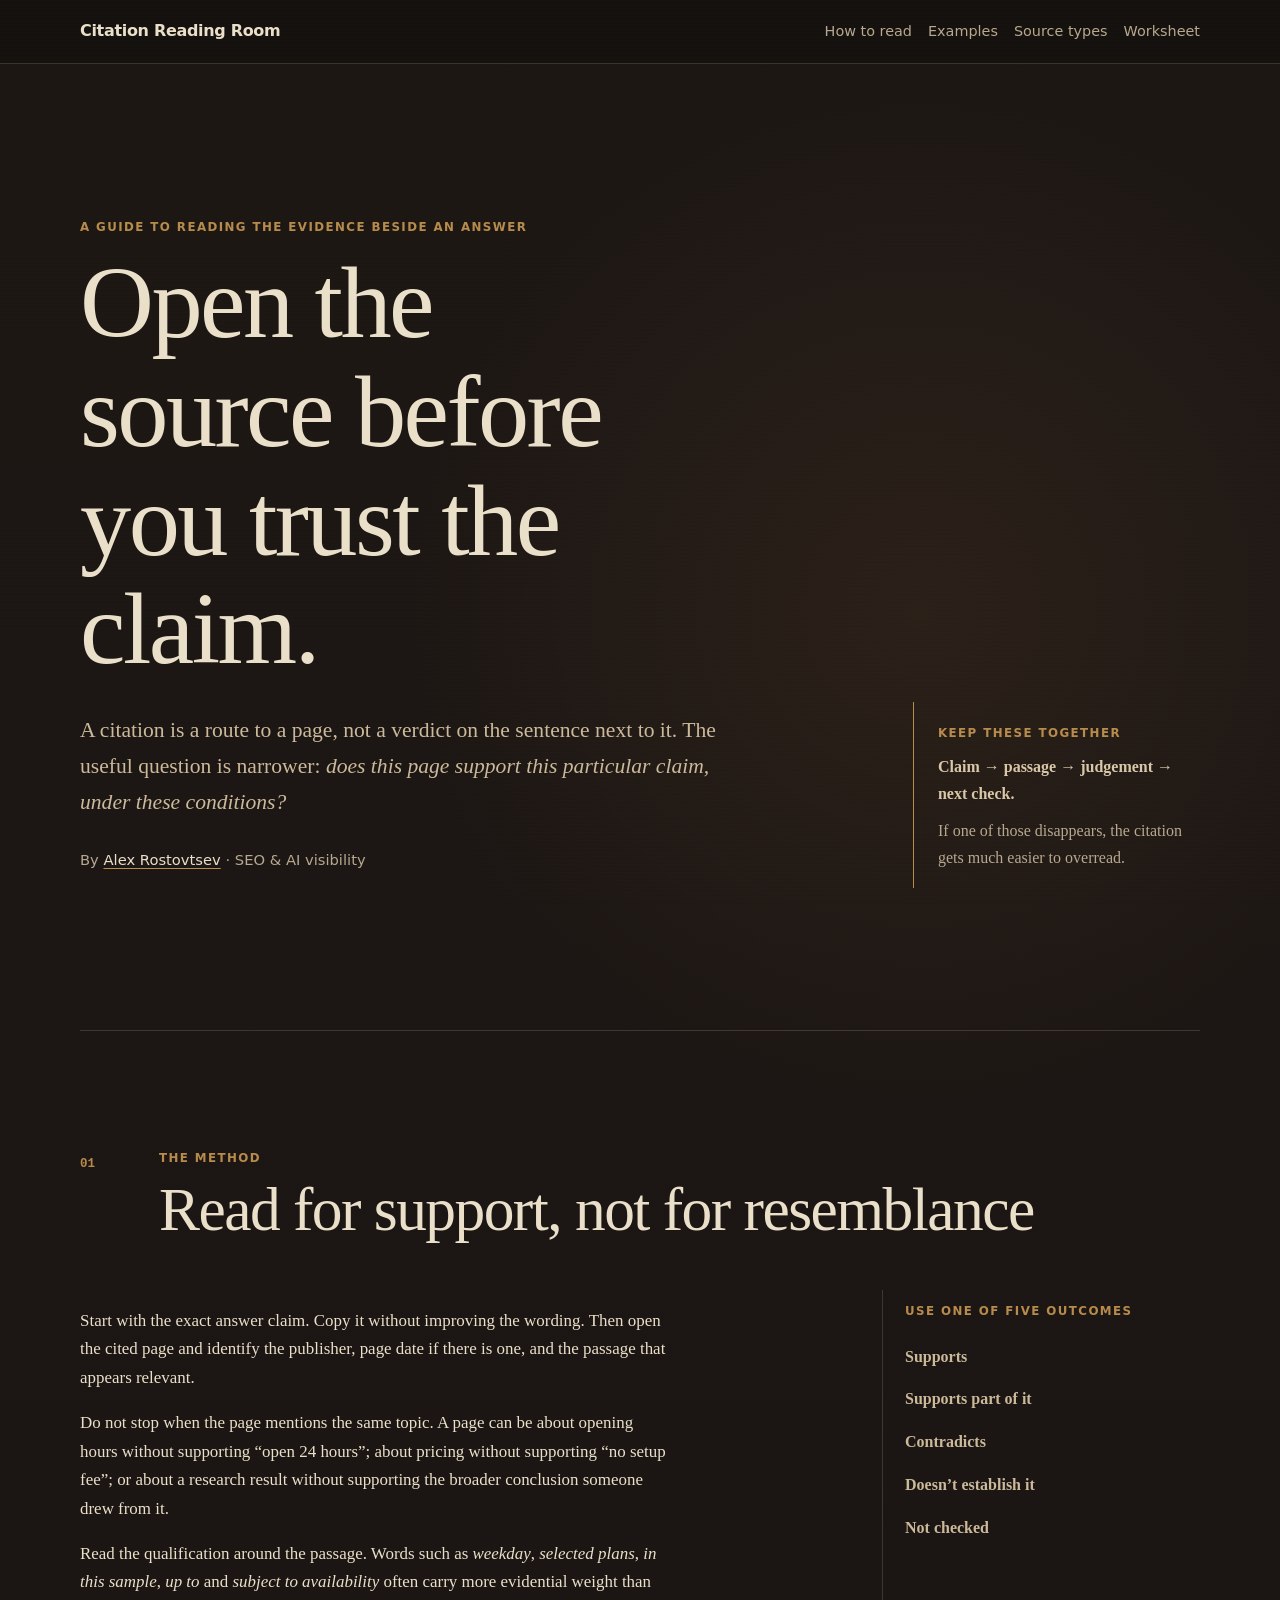
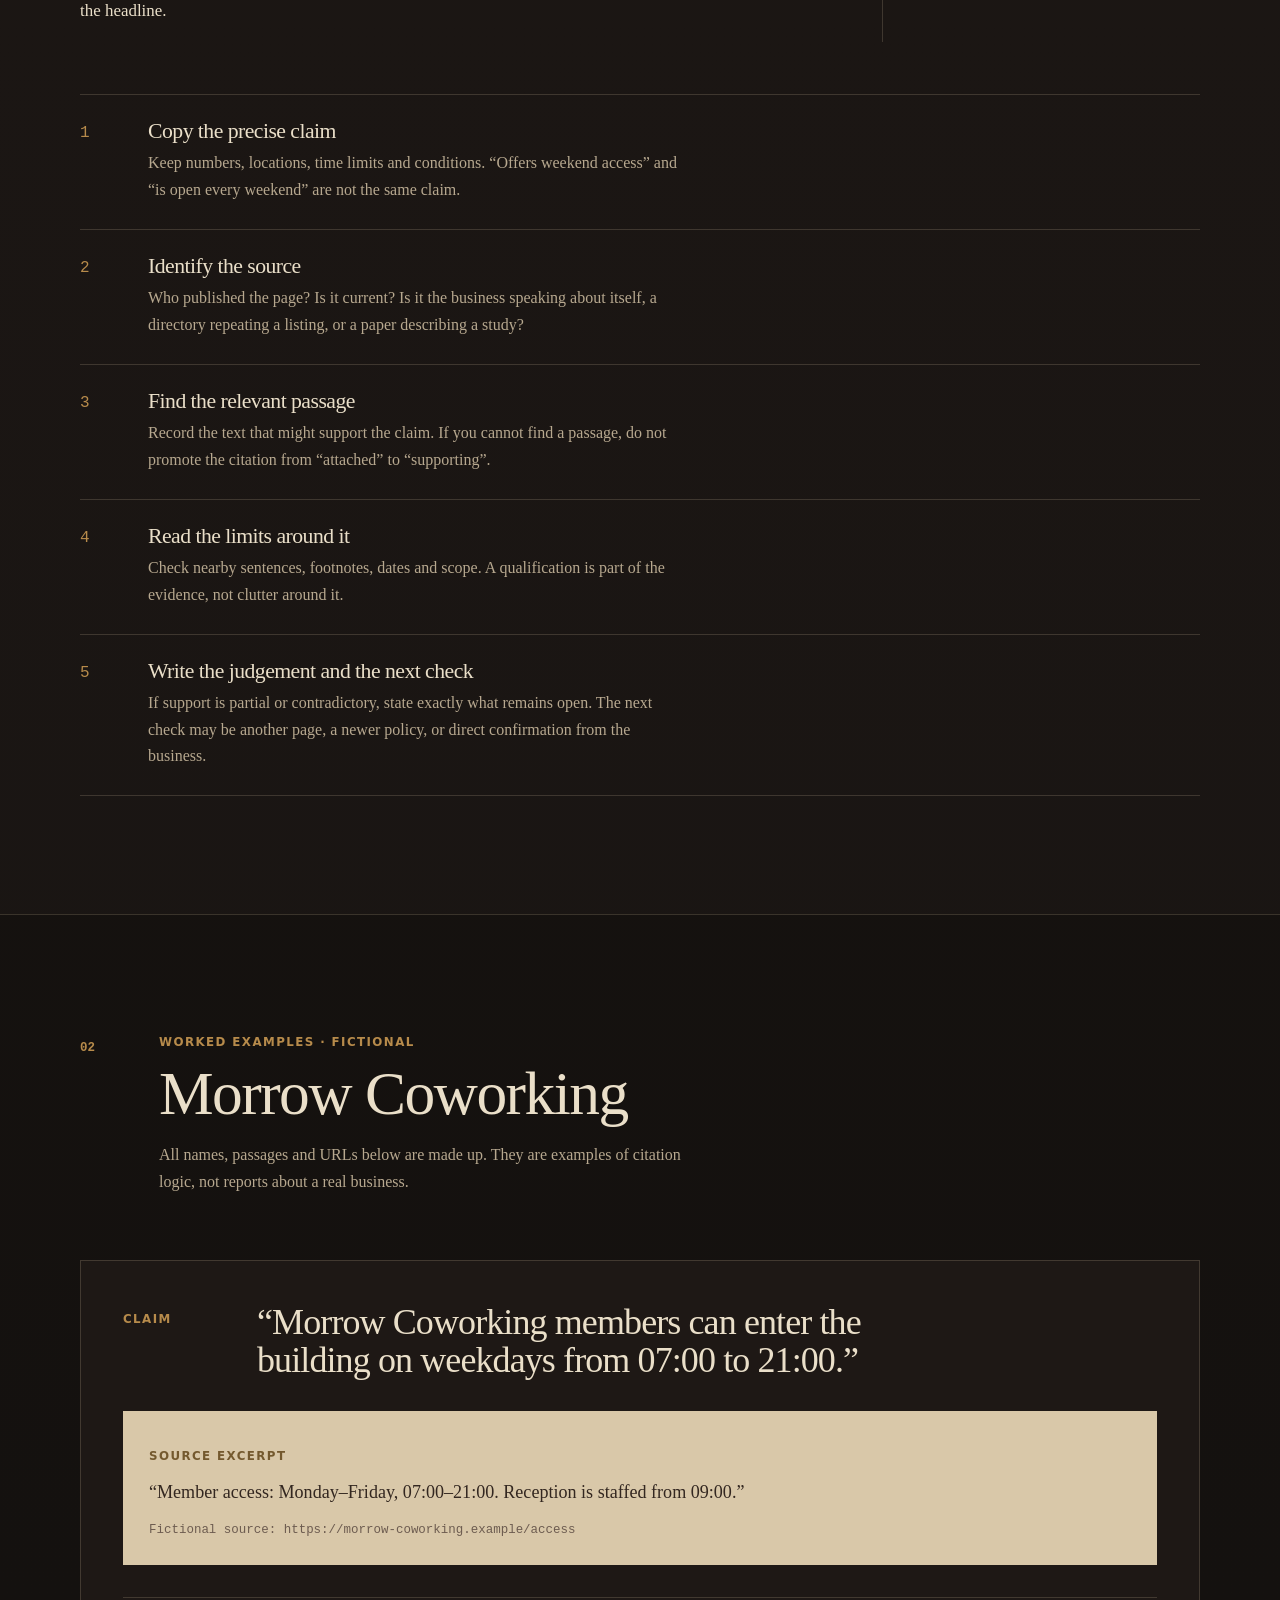
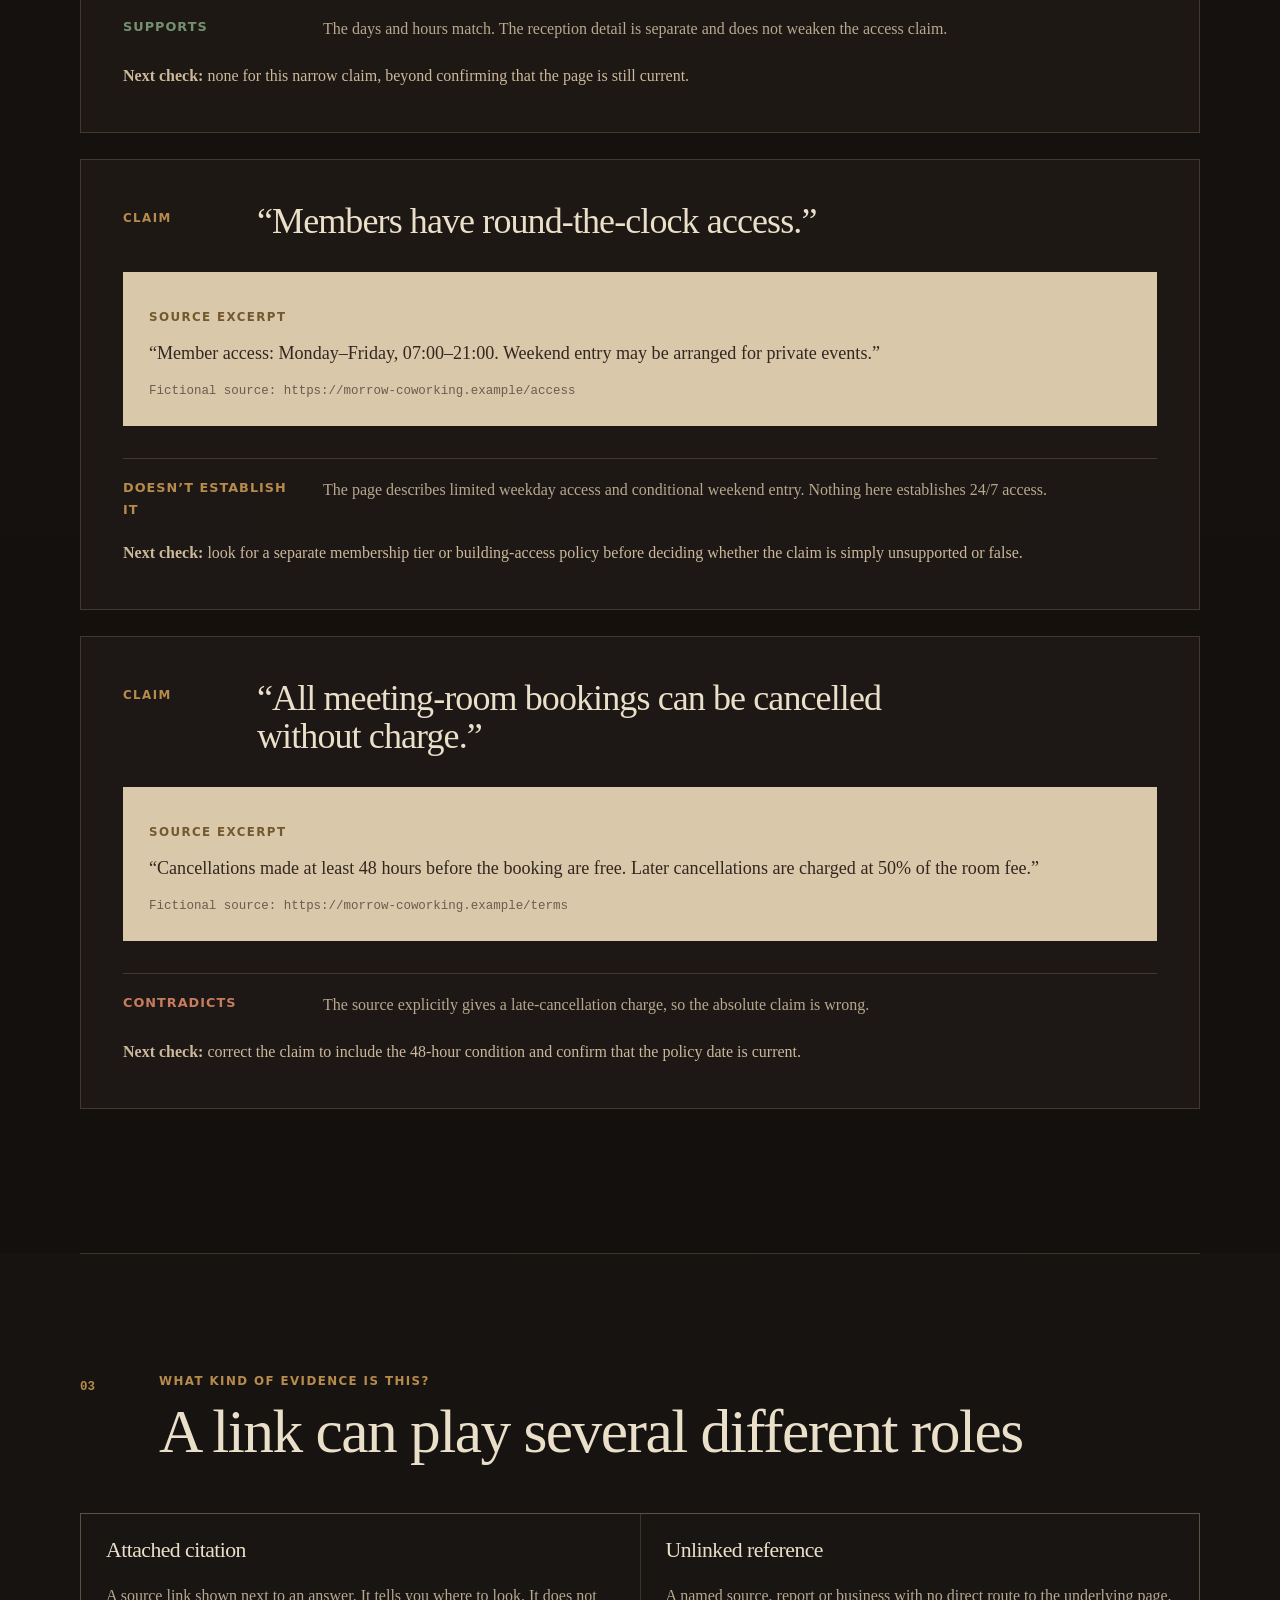
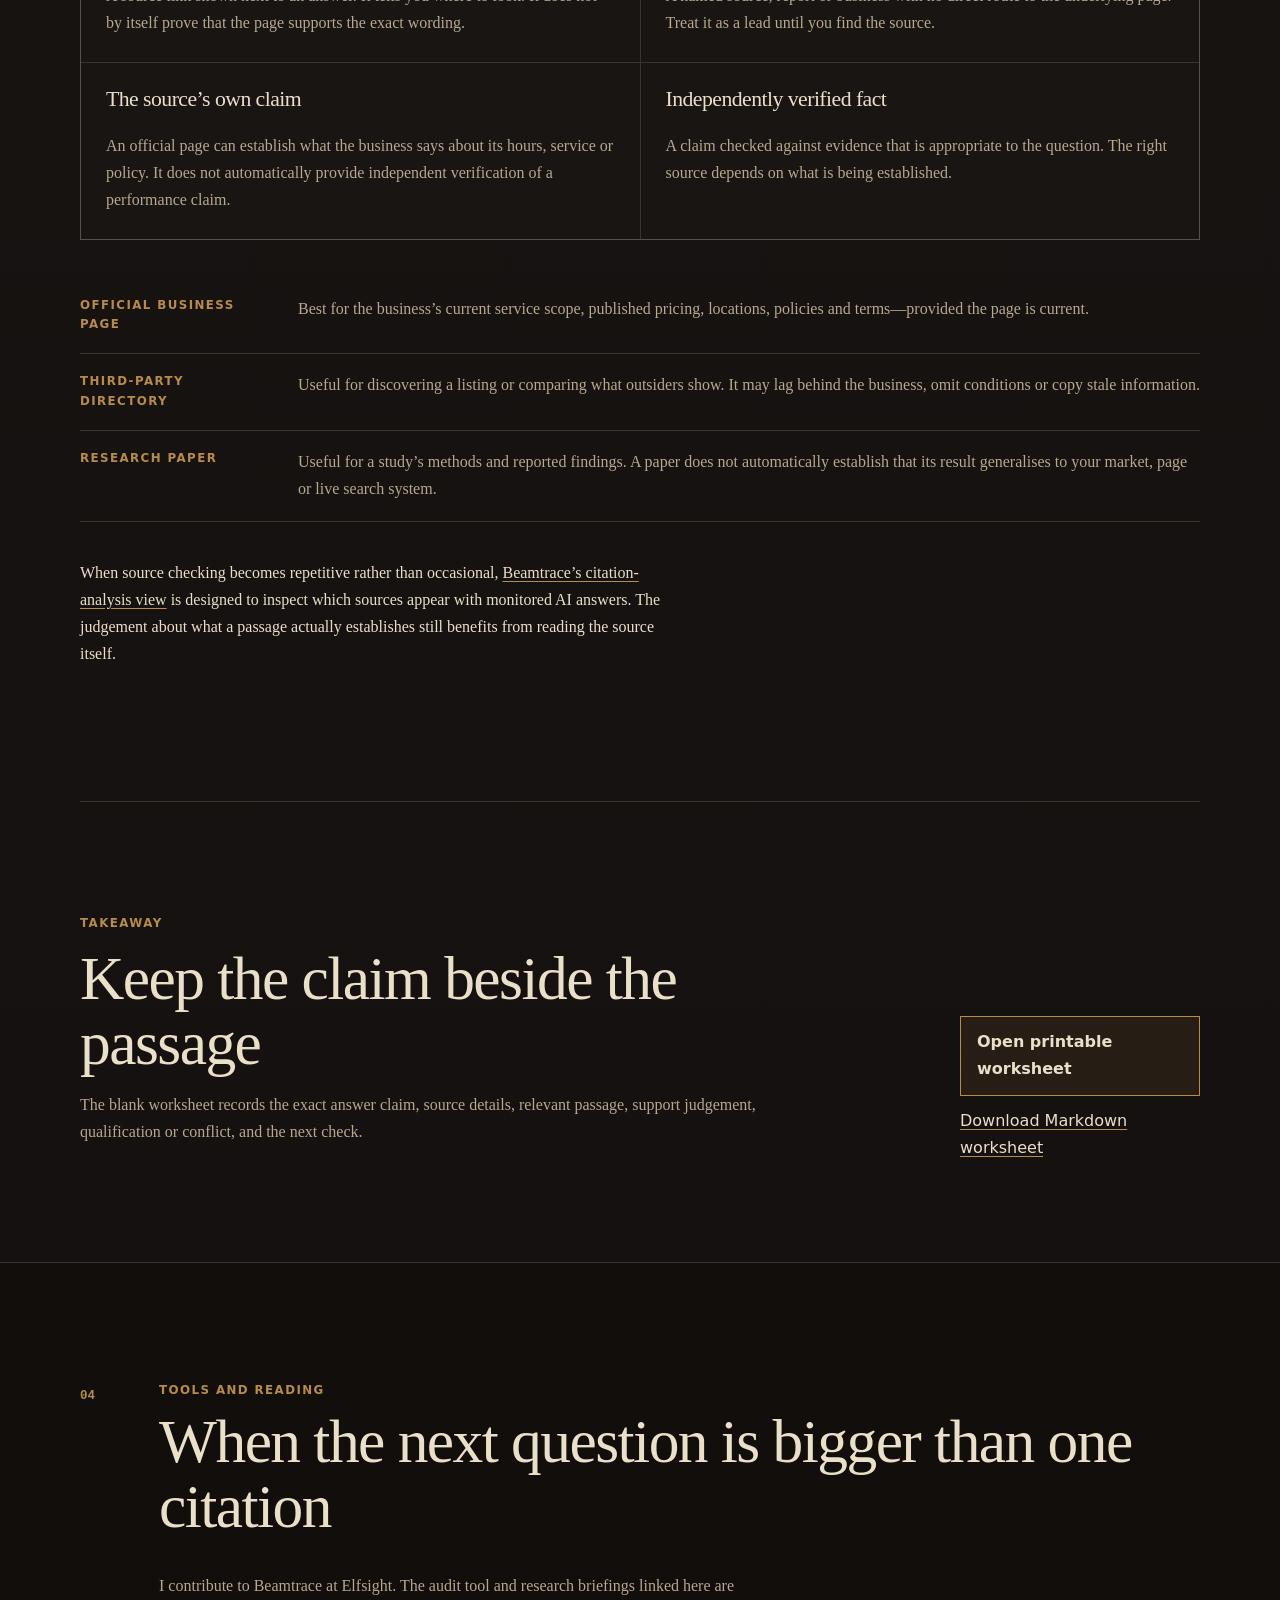
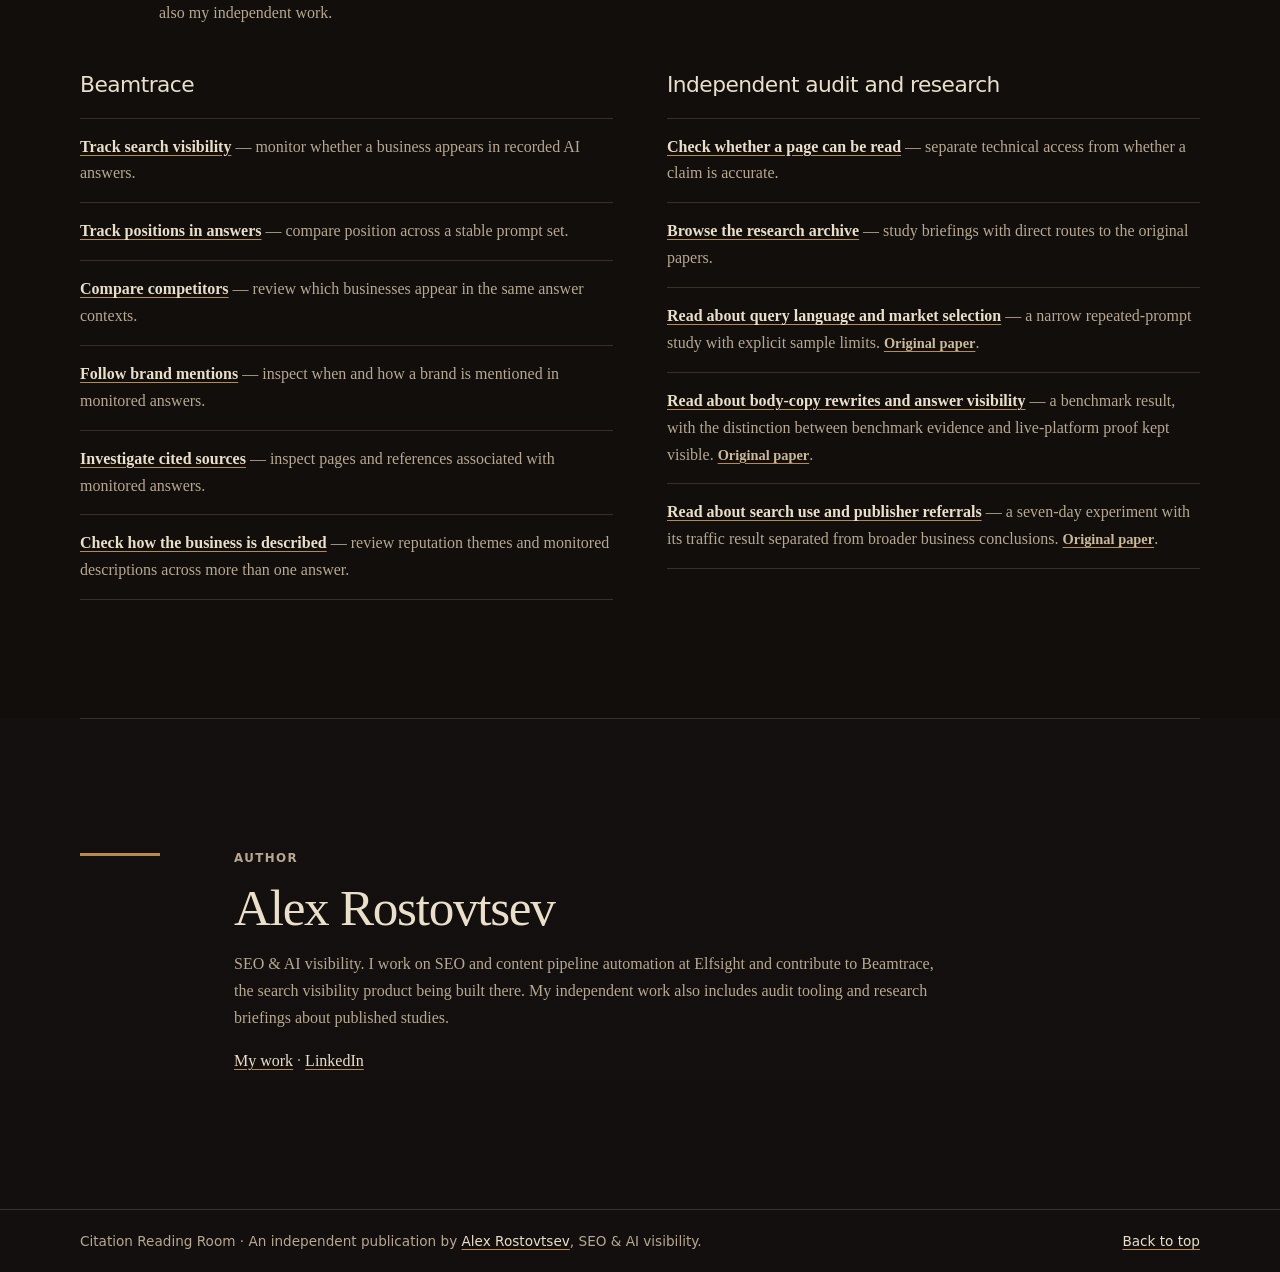
==== public/index.html @ 4d1c3d3a "Add reviewed Citation Reading Room static site" ====
<!doctype html>
<html lang="en">
<head>
  <meta charset="utf-8">
  <meta name="viewport" content="width=device-width, initial-scale=1">
  <title>Citation Reading Room — Open the source before you trust the claim</title>
  <meta name="description" content="A practical guide to checking whether a cited page actually supports the claim beside it, with annotated examples and a printable source-check worksheet.">
  <meta name="author" content="Alex Rostovtsev">
  <link rel="icon" href="assets/favicon.svg" type="image/svg+xml">
  <link rel="stylesheet" href="assets/styles.css">
</head>
<body>
  <a class="skip-link" href="#main">Skip to main content</a>
  <header class="masthead">
    <div class="wrap masthead-inner">
      <a class="brand" href="index.html">Citation Reading Room</a>
      <nav aria-label="Primary">
        <a href="#method">How to read</a>
        <a href="#examples">Examples</a>
        <a href="#sources">Source types</a>
        <a href="worksheet.html">Worksheet</a>
      </nav>
    </div>
  </header>

  <main id="main">
    <section class="opening wrap">
      <div class="opening-copy">
        <p class="kicker">A guide to reading the evidence beside an answer</p>
        <h1>Open the source before you trust the claim.</h1>
        <p class="intro">A citation is a route to a page, not a verdict on the sentence next to it. The useful question is narrower: <em>does this page support this particular claim, under these conditions?</em></p>
        <p class="byline">By <a href="https://alexros.tv/">Alex Rostovtsev</a> · SEO &amp; AI visibility</p>
      </div>
      <aside class="reading-note">
        <p class="note-label">Keep these together</p>
        <p><strong>Claim → passage → judgement → next check.</strong></p>
        <p>If one of those disappears, the citation gets much easier to overread.</p>
      </aside>
    </section>

    <section class="section wrap" id="method">
      <header class="section-title">
        <span>01</span>
        <div>
          <p class="kicker">The method</p>
          <h2>Read for support, not for resemblance</h2>
        </div>
      </header>
      <div class="reading-columns">
        <div class="main-copy">
          <p>Start with the exact answer claim. Copy it without improving the wording. Then open the cited page and identify the publisher, page date if there is one, and the passage that appears relevant.</p>
          <p>Do not stop when the page mentions the same topic. A page can be about opening hours without supporting “open 24 hours”; about pricing without supporting “no setup fee”; or about a research result without supporting the broader conclusion someone drew from it.</p>
          <p>Read the qualification around the passage. Words such as <em>weekday</em>, <em>selected plans</em>, <em>in this sample</em>, <em>up to</em> and <em>subject to availability</em> often carry more evidential weight than the headline.</p>
        </div>
        <aside class="margin-list">
          <p class="note-label">Use one of five outcomes</p>
          <ul>
            <li><strong>Supports</strong></li>
            <li><strong>Supports part of it</strong></li>
            <li><strong>Contradicts</strong></li>
            <li><strong>Doesn’t establish it</strong></li>
            <li><strong>Not checked</strong></li>
          </ul>
        </aside>
      </div>

      <ol class="method-list">
        <li><span class="num">1</span><div><h3>Copy the precise claim</h3><p>Keep numbers, locations, time limits and conditions. “Offers weekend access” and “is open every weekend” are not the same claim.</p></div></li>
        <li><span class="num">2</span><div><h3>Identify the source</h3><p>Who published the page? Is it current? Is it the business speaking about itself, a directory repeating a listing, or a paper describing a study?</p></div></li>
        <li><span class="num">3</span><div><h3>Find the relevant passage</h3><p>Record the text that might support the claim. If you cannot find a passage, do not promote the citation from “attached” to “supporting”.</p></div></li>
        <li><span class="num">4</span><div><h3>Read the limits around it</h3><p>Check nearby sentences, footnotes, dates and scope. A qualification is part of the evidence, not clutter around it.</p></div></li>
        <li><span class="num">5</span><div><h3>Write the judgement and the next check</h3><p>If support is partial or contradictory, state exactly what remains open. The next check may be another page, a newer policy, or direct confirmation from the business.</p></div></li>
      </ol>
    </section>

    <section class="section examples-section" id="examples">
      <div class="wrap">
        <header class="section-title">
          <span>02</span>
          <div>
            <p class="kicker">Worked examples · fictional</p>
            <h2>Morrow Coworking</h2>
            <p>All names, passages and URLs below are made up. They are examples of citation logic, not reports about a real business.</p>
          </div>
        </header>

        <article class="evidence-card">
          <div class="claim-block">
            <p class="note-label">Claim</p>
            <h3>“Morrow Coworking members can enter the building on weekdays from 07:00 to 21:00.”</h3>
          </div>
          <div class="passage">
            <p class="note-label">Source excerpt</p>
            <blockquote>“Member access: Monday–Friday, 07:00–21:00. Reception is staffed from 09:00.”</blockquote>
            <p class="source-line">Fictional source: https://morrow-coworking.example/access</p>
          </div>
          <div class="judgement support"><span>Supports</span><p>The days and hours match. The reception detail is separate and does not weaken the access claim.</p></div>
          <p class="next-check"><strong>Next check:</strong> none for this narrow claim, beyond confirming that the page is still current.</p>
        </article>

        <article class="evidence-card">
          <div class="claim-block">
            <p class="note-label">Claim</p>
            <h3>“Members have round-the-clock access.”</h3>
          </div>
          <div class="passage">
            <p class="note-label">Source excerpt</p>
            <blockquote>“Member access: Monday–Friday, 07:00–21:00. Weekend entry may be arranged for private events.”</blockquote>
            <p class="source-line">Fictional source: https://morrow-coworking.example/access</p>
          </div>
          <div class="judgement partial"><span>Doesn’t establish it</span><p>The page describes limited weekday access and conditional weekend entry. Nothing here establishes 24/7 access.</p></div>
          <p class="next-check"><strong>Next check:</strong> look for a separate membership tier or building-access policy before deciding whether the claim is simply unsupported or false.</p>
        </article>

        <article class="evidence-card">
          <div class="claim-block">
            <p class="note-label">Claim</p>
            <h3>“All meeting-room bookings can be cancelled without charge.”</h3>
          </div>
          <div class="passage">
            <p class="note-label">Source excerpt</p>
            <blockquote>“Cancellations made at least 48 hours before the booking are free. Later cancellations are charged at 50% of the room fee.”</blockquote>
            <p class="source-line">Fictional source: https://morrow-coworking.example/terms</p>
          </div>
          <div class="judgement contradict"><span>Contradicts</span><p>The source explicitly gives a late-cancellation charge, so the absolute claim is wrong.</p></div>
          <p class="next-check"><strong>Next check:</strong> correct the claim to include the 48-hour condition and confirm that the policy date is current.</p>
        </article>
      </div>
    </section>

    <section class="section wrap" id="sources">
      <header class="section-title">
        <span>03</span>
        <div>
          <p class="kicker">What kind of evidence is this?</p>
          <h2>A link can play several different roles</h2>
        </div>
      </header>
      <div class="definitions">
        <article><h3>Attached citation</h3><p>A source link shown next to an answer. It tells you where to look. It does not by itself prove that the page supports the exact wording.</p></article>
        <article><h3>Unlinked reference</h3><p>A named source, report or business with no direct route to the underlying page. Treat it as a lead until you find the source.</p></article>
        <article><h3>The source’s own claim</h3><p>An official page can establish what the business says about its hours, service or policy. It does not automatically provide independent verification of a performance claim.</p></article>
        <article><h3>Independently verified fact</h3><p>A claim checked against evidence that is appropriate to the question. The right source depends on what is being established.</p></article>
      </div>

      <div class="source-types">
        <div><p class="source-type">Official business page</p><p>Best for the business’s current service scope, published pricing, locations, policies and terms—provided the page is current.</p></div>
        <div><p class="source-type">Third-party directory</p><p>Useful for discovering a listing or comparing what outsiders show. It may lag behind the business, omit conditions or copy stale information.</p></div>
        <div><p class="source-type">Research paper</p><p>Useful for a study’s methods and reported findings. A paper does not automatically establish that its result generalises to your market, page or live search system.</p></div>
      </div>
      <p class="closing-copy">When source checking becomes repetitive rather than occasional, <a href="https://beamtrace.com/citation-analysis">Beamtrace’s citation-analysis view</a> is designed to inspect which sources appear with monitored AI answers. The judgement about what a passage actually establishes still benefits from reading the source itself.</p>
    </section>

    <section class="worksheet-invite wrap">
      <div>
        <p class="kicker">Takeaway</p>
        <h2>Keep the claim beside the passage</h2>
        <p>The blank worksheet records the exact answer claim, source details, relevant passage, support judgement, qualification or conflict, and the next check.</p>
      </div>
      <div class="worksheet-actions">
        <a class="button" href="worksheet.html">Open printable worksheet</a>
        <a href="resources/worksheet.md" download>Download Markdown worksheet</a>
      </div>
    </section>

    <section class="section resource-room" id="resources">
      <div class="wrap">
        <header class="section-title">
          <span>04</span>
          <div><p class="kicker">Tools and reading</p><h2>When the next question is bigger than one citation</h2></div>
        </header>
        <p class="affiliation">I contribute to Beamtrace at Elfsight. The audit tool and research briefings linked here are also my independent work.</p>

        <div class="resource-columns">
          <div>
            <h3>Beamtrace</h3>
            <ul class="links">
              <li><a href="https://beamtrace.com/search-visibility-tracker">Track search visibility</a><span> — monitor whether a business appears in recorded AI answers.</span></li>
              <li><a href="https://beamtrace.com/search-rank-tracker">Track positions in answers</a><span> — compare position across a stable prompt set.</span></li>
              <li><a href="https://beamtrace.com/competitor-analysis">Compare competitors</a><span> — review which businesses appear in the same answer contexts.</span></li>
              <li><a href="https://beamtrace.com/brand-mention-tracker">Follow brand mentions</a><span> — inspect when and how a brand is mentioned in monitored answers.</span></li>
              <li><a href="https://beamtrace.com/citation-analysis">Investigate cited sources</a><span> — inspect pages and references associated with monitored answers.</span></li>
              <li><a href="https://beamtrace.com/ai-reputation-management">Check how the business is described</a><span> — review reputation themes and monitored descriptions across more than one answer.</span></li>
            </ul>
          </div>
          <div>
            <h3>Independent audit and research</h3>
            <ul class="links">
              <li><a href="https://blursor.ai/ai-readiness-audit">Check whether a page can be read</a><span> — separate technical access from whether a claim is accurate.</span></li>
              <li><a href="https://blursor.ai/research/">Browse the research archive</a><span> — study briefings with direct routes to the original papers.</span></li>
              <li><a href="https://blursor.ai/research/query-language-selects-market-exit-ip">Read about query language and market selection</a><span> — a narrow repeated-prompt study with explicit sample limits. <a class="paper" href="https://arxiv.org/abs/2608.30052">Original paper</a>.</span></li>
              <li><a href="https://blursor.ai/research/body-copy-rewrites-can-cut-ai-answer-visibility">Read about body-copy rewrites and answer visibility</a><span> — a benchmark result, with the distinction between benchmark evidence and live-platform proof kept visible. <a class="paper" href="https://arxiv.org/abs/2602.12187">Original paper</a>.</span></li>
              <li><a href="https://blursor.ai/research/ai-search-mode-reduces-publisher-referrals">Read about search use and publisher referrals</a><span> — a seven-day experiment with its traffic result separated from broader business conclusions. <a class="paper" href="https://arxiv.org/abs/2608.18352">Original paper</a>.</span></li>
            </ul>
          </div>
        </div>
      </div>
    </section>

    <section class="section author wrap">
      <div class="author-rule"></div>
      <div>
        <p class="kicker">Author</p>
        <h2>Alex Rostovtsev</h2>
        <p>SEO &amp; AI visibility. I work on SEO and content pipeline automation at Elfsight and contribute to Beamtrace, the search visibility product being built there. My independent work also includes audit tooling and research briefings about published studies.</p>
        <p><a href="https://alexros.tv/work">My work</a> · <a href="https://www.linkedin.com/in/alexrostv/">LinkedIn</a></p>
      </div>
    </section>
  </main>

  <footer class="footer">
    <div class="wrap footer-inner">
      <p>Citation Reading Room · An independent publication by <a href="https://alexros.tv/">Alex Rostovtsev</a>, SEO &amp; AI visibility.</p>
      <a href="#main">Back to top</a>
    </div>
  </footer>
</body>
</html>
---- public/assets/styles.css ----
:root {
  --bg: #191513;
  --bg-deep: #120f0e;
  --panel: #211b18;
  --paper: #d8c7a8;
  --paper-soft: #cbb99a;
  --ink: #eadfc9;
  --muted: #b7a88f;
  --rule: rgba(225, 206, 172, .18);
  --ochre: #b78b4b;
  --rust: #9b5b3e;
  --green: #75916f;
  --wrap: 1120px;
}

* { box-sizing: border-box; }
html { scroll-behavior: smooth; }
body {
  margin: 0;
  background:
    radial-gradient(circle at 72% 8%, rgba(122, 83, 50, .16), transparent 32rem),
    linear-gradient(180deg, #1d1714, var(--bg) 42%, #130f0e);
  color: var(--ink);
  font-family: Georgia, "Times New Roman", serif;
  line-height: 1.68;
  overflow-wrap: anywhere;
}
body::after {
  content: "";
  position: fixed;
  inset: 0;
  pointer-events: none;
  opacity: .04;
  background-image: repeating-linear-gradient(0deg, transparent 0 3px, #fff 4px);
  mix-blend-mode: soft-light;
}
a { color: var(--ink); text-decoration-color: var(--ochre); text-underline-offset: .2em; }
a:hover { color: #fff4dc; }
a:focus-visible { outline: 3px solid var(--ochre); outline-offset: 4px; border-radius: 2px; }
.wrap { width: min(calc(100% - 40px), var(--wrap)); margin-inline: auto; }
.skip-link { position: absolute; top: -80px; left: 12px; z-index: 20; padding: 10px 14px; background: var(--paper); color: #16110f; font-family: ui-sans-serif, system-ui, sans-serif; font-weight: 700; }
.skip-link:focus { top: 12px; }

.masthead { border-bottom: 1px solid var(--rule); background: rgba(20, 16, 14, .84); }
.masthead-inner { display: flex; justify-content: space-between; align-items: center; gap: 24px; padding-block: 18px; }
.brand { font-family: ui-sans-serif, system-ui, sans-serif; font-weight: 750; text-decoration: none; letter-spacing: -.02em; }
.masthead nav { display: flex; flex-wrap: wrap; gap: 16px; font-family: ui-sans-serif, system-ui, sans-serif; font-size: .9rem; }
.masthead nav a { color: var(--muted); text-decoration: none; }
.masthead nav a:hover { color: var(--ink); }

.opening { display: grid; grid-template-columns: minmax(0, 1.4fr) minmax(260px, .55fr); gap: clamp(40px, 8vw, 110px); padding-block: clamp(78px, 12vw, 142px); align-items: end; }
.kicker, .note-label, .source-type { font-family: ui-sans-serif, system-ui, sans-serif; text-transform: uppercase; letter-spacing: .12em; font-size: .74rem; font-weight: 800; color: var(--ochre); }
h1, h2, h3 { font-weight: 500; line-height: 1.06; letter-spacing: -.025em; }
h1 { max-width: 12ch; margin: 10px 0 0; font-size: clamp(3.2rem, 8vw, 7rem); }
h2 { margin: 0; font-size: clamp(2.1rem, 4.8vw, 4rem); }
h3 { font-size: 1.36rem; }
.intro { max-width: 60ch; margin-top: 28px; color: var(--paper-soft); font-size: clamp(1.12rem, 2vw, 1.35rem); }
.byline { margin-top: 28px; color: var(--muted); font-family: ui-sans-serif, system-ui, sans-serif; font-size: .92rem; }
.reading-note { padding: 22px 0 6px 24px; border-left: 1px solid var(--ochre); color: var(--muted); }
.reading-note p { margin: 0 0 10px; }
.reading-note strong { color: var(--paper); }

.section { padding-block: clamp(68px, 10vw, 118px); border-top: 1px solid var(--rule); }
.section-title { display: grid; grid-template-columns: 55px minmax(0, 1fr); gap: 24px; align-items: start; margin-bottom: 48px; }
.section-title > span { padding-top: 8px; color: var(--ochre); font: 700 .78rem ui-monospace, SFMono-Regular, Menlo, monospace; }
.section-title .kicker { margin: 0 0 8px; }
.section-title p:last-child { max-width: 66ch; color: var(--muted); }
.reading-columns { display: grid; grid-template-columns: minmax(0, 1.4fr) minmax(240px, .6fr); gap: 60px; }
.main-copy { max-width: 70ch; font-size: 1.06rem; }
.margin-list { padding-left: 22px; border-left: 1px solid var(--rule); }
.margin-list ul { list-style: none; padding: 0; margin: 14px 0 0; }
.margin-list li { padding: 8px 0; color: var(--paper-soft); }

.method-list { list-style: none; margin: 52px 0 0; padding: 0; border-top: 1px solid var(--rule); }
.method-list li { display: grid; grid-template-columns: 50px minmax(0, 1fr); gap: 18px; padding: 25px 0; border-bottom: 1px solid var(--rule); }
.num { color: var(--ochre); font-family: ui-monospace, SFMono-Regular, Menlo, monospace; }
.method-list h3 { margin: 0 0 7px; }
.method-list p { max-width: 68ch; margin: 0; color: var(--muted); }

.examples-section { background: rgba(10, 8, 7, .28); }
.evidence-card { margin: 0 0 26px; padding: clamp(24px, 4vw, 42px); border: 1px solid var(--rule); background: rgba(34, 27, 24, .72); }
.claim-block { display: grid; grid-template-columns: 110px minmax(0, 1fr); gap: 24px; align-items: start; }
.claim-block .note-label { margin-top: 7px; }
.claim-block h3 { max-width: 38ch; margin: 0; font-size: clamp(1.45rem, 3vw, 2.25rem); }
.passage { margin: 32px 0; padding: 24px 26px; background: #d9c8a9; color: #332720; }
.passage .note-label { color: #74592e; }
blockquote { margin: 8px 0 14px; font-size: 1.13rem; line-height: 1.5; }
.source-line { margin: 0; font-family: ui-monospace, SFMono-Regular, Menlo, monospace; font-size: .78rem; color: #6d5c50; overflow-wrap: anywhere; }
.judgement { display: grid; grid-template-columns: 180px minmax(0, 1fr); gap: 20px; padding-top: 18px; border-top: 1px solid var(--rule); }
.judgement span { font-family: ui-sans-serif, system-ui, sans-serif; font-weight: 800; text-transform: uppercase; letter-spacing: .08em; font-size: .8rem; }
.judgement p { margin: 0; color: var(--muted); }
.judgement.support span { color: var(--green); }
.judgement.partial span { color: var(--ochre); }
.judgement.contradict span { color: #c77d5d; }
.next-check { margin: 20px 0 0; color: var(--paper-soft); }

.definitions { display: grid; grid-template-columns: 1fr 1fr; gap: 1px; background: var(--rule); border: 1px solid var(--rule); }
.definitions article { padding: 25px; background: var(--bg); }
.definitions h3 { margin-top: 0; }
.definitions p { margin-bottom: 0; color: var(--muted); }
.source-types { margin: 38px 0; }
.source-types > div { display: grid; grid-template-columns: 190px minmax(0, 1fr); gap: 28px; padding: 18px 0; border-bottom: 1px solid var(--rule); }
.source-type { margin: 0; color: var(--ochre); }
.source-types p:last-child { margin: 0; color: var(--muted); }
.closing-copy { max-width: 76ch; }

.worksheet-invite { display: grid; grid-template-columns: minmax(0, 1fr) 240px; gap: 44px; align-items: end; padding-block: clamp(60px, 9vw, 100px); border-top: 1px solid var(--rule); }
.worksheet-invite > div:first-child { max-width: 700px; }
.worksheet-invite p:not(.kicker) { color: var(--muted); }
.worksheet-actions { display: grid; gap: 12px; justify-items: start; font-family: ui-sans-serif, system-ui, sans-serif; }
.button { display: inline-block; padding: 12px 16px; border: 1px solid var(--ochre); background: rgba(183,139,75,.10); text-decoration: none; font-family: ui-sans-serif, system-ui, sans-serif; font-weight: 750; }

.resource-room { background: #110e0c; }
.affiliation { max-width: 72ch; margin: -14px 0 46px 79px; color: var(--muted); }
.resource-columns { display: grid; grid-template-columns: 1fr 1fr; gap: 54px; }
.resource-columns h3 { margin-top: 0; font-family: ui-sans-serif, system-ui, sans-serif; }
.links { list-style: none; padding: 0; margin: 0; border-top: 1px solid var(--rule); }
.links li { padding: 15px 0; border-bottom: 1px solid var(--rule); color: var(--muted); }
.links a { font-weight: 700; }
.links .paper { white-space: nowrap; color: var(--paper-soft); font-size: .9em; }

.author { display: grid; grid-template-columns: 120px minmax(0, 700px); gap: 34px; }
.author-rule { width: 80px; margin-top: 16px; border-top: 3px solid var(--ochre); }
.author p { color: var(--muted); }
.author h2 { font-size: clamp(2.1rem, 4vw, 3.4rem); }
.footer { border-top: 1px solid var(--rule); color: var(--muted); font-family: ui-sans-serif, system-ui, sans-serif; font-size: .85rem; }
.footer-inner { display: flex; justify-content: space-between; gap: 24px; padding-block: 20px; }
.footer p { margin: 0; max-width: 760px; }

/* Worksheet */
.worksheet { max-width: 880px; padding-block: 70px; }
.worksheet h1 { max-width: 14ch; font-size: clamp(3rem, 7vw, 5.5rem); }
.worksheet-intro { max-width: 66ch; color: var(--muted); }
.worksheet-record { margin-top: 46px; padding: 30px; border: 1px solid var(--rule); background: rgba(34,27,24,.65); break-inside: avoid; }
.worksheet-record h2 { font-size: 1.5rem; }
.field { margin-top: 20px; }
.field > span { display: block; margin-bottom: 8px; color: var(--ochre); font-family: ui-sans-serif, system-ui, sans-serif; font-size: .72rem; font-weight: 800; letter-spacing: .09em; text-transform: uppercase; }
.blank { min-height: 64px; border-bottom: 1px solid var(--rule); background: repeating-linear-gradient(to bottom, transparent 0 30px, rgba(225,206,172,.08) 31px); }
.blank.short { min-height: 36px; }
.blank.medium { min-height: 58px; }
.blank.tall { min-height: 88px; }
.passage-blank { min-height: 135px; }
.second-record { margin-top: 38px; }
.print-credit { margin-top: 54px; padding-top: 16px; border-top: 1px solid var(--rule); color: var(--muted); font-family: ui-sans-serif, system-ui, sans-serif; font-size: .8rem; }
.missing { min-height: 100vh; display: grid; align-content: center; justify-items: start; padding-block: 80px; }
.missing h1 { max-width: 13ch; font-size: clamp(2.8rem, 7vw, 5.8rem); }
.missing p:not(.kicker) { color: var(--muted); }

@media (max-width: 780px) {
  .wrap { width: min(calc(100% - 28px), var(--wrap)); }
  .masthead-inner, .footer-inner { align-items: flex-start; flex-direction: column; }
  .opening, .reading-columns, .resource-columns, .worksheet-invite, .author { grid-template-columns: 1fr; }
  .section-title { grid-template-columns: 38px minmax(0, 1fr); gap: 12px; }
  .claim-block, .judgement, .source-types > div { grid-template-columns: 1fr; gap: 8px; }
  .definitions { grid-template-columns: 1fr; }
  .affiliation { margin-left: 50px; }
  .reading-note { max-width: 520px; }
}

@media (max-width: 390px) {
  body { font-size: .96rem; }
  h1 { font-size: clamp(2.8rem, 15vw, 4.3rem); }
  .masthead nav { font-size: .84rem; gap: 10px 13px; }
  .evidence-card, .worksheet-record { padding: 20px; }
  .passage { padding: 20px; }
  .affiliation { margin-left: 0; }
}

@media (prefers-reduced-motion: reduce) { html { scroll-behavior: auto; } }

@media print {
  @page { margin: 14mm; }
  body, body::after { background: #fff !important; color: #111; }
  body { font-size: 11pt; line-height: 1.4; }
  body::after, .no-print, .skip-link { display: none !important; }
  .worksheet { width: 100%; max-width: none; padding: 0; }
  .worksheet h1 { max-width: none; margin: 0 0 10pt; font-size: 24pt; }
  .worksheet-intro { color: #333; }
  .worksheet-record { margin-top: 16pt; padding: 12pt; background: #fff; border-color: #999; page-break-inside: avoid; }
  .second-record { break-before: page; }
  .worksheet-record h2 { margin: 0 0 12pt; font-size: 15pt; }
  .field { margin-top: 9pt; break-inside: avoid; }
  .field:first-child { margin-top: 0; }
  .field > span { margin-bottom: 4pt; color: #5a4327; font-size: 8pt; }
  .kicker { color: #444; }
  .blank { border-color: #999; background: none; }
  .blank.short { min-height: 18pt; }
  .blank.medium { min-height: 28pt; }
  .blank.tall { min-height: 44pt; }
  .passage-blank { min-height: 64pt; }
  .print-credit { margin-top: 20pt; color: #444; border-color: #aaa; }
  a { color: #111; text-decoration: none; }
}
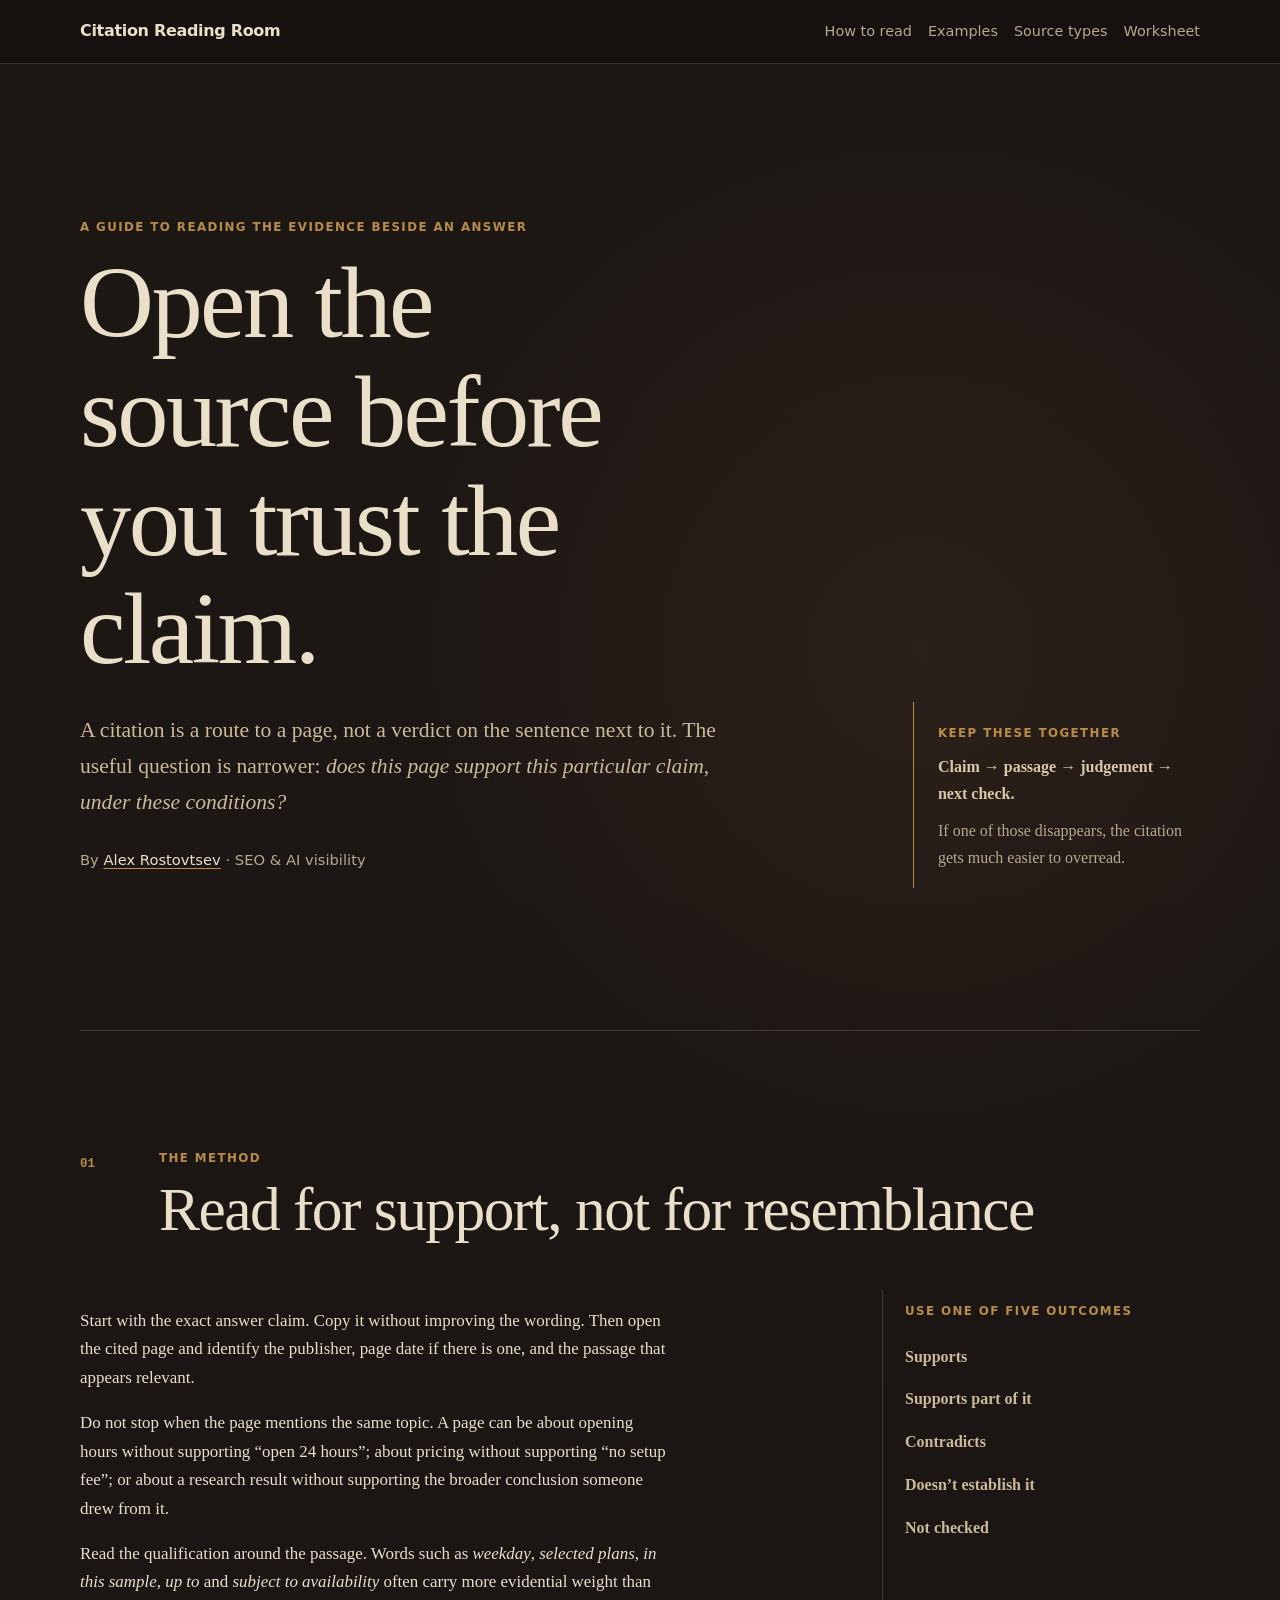
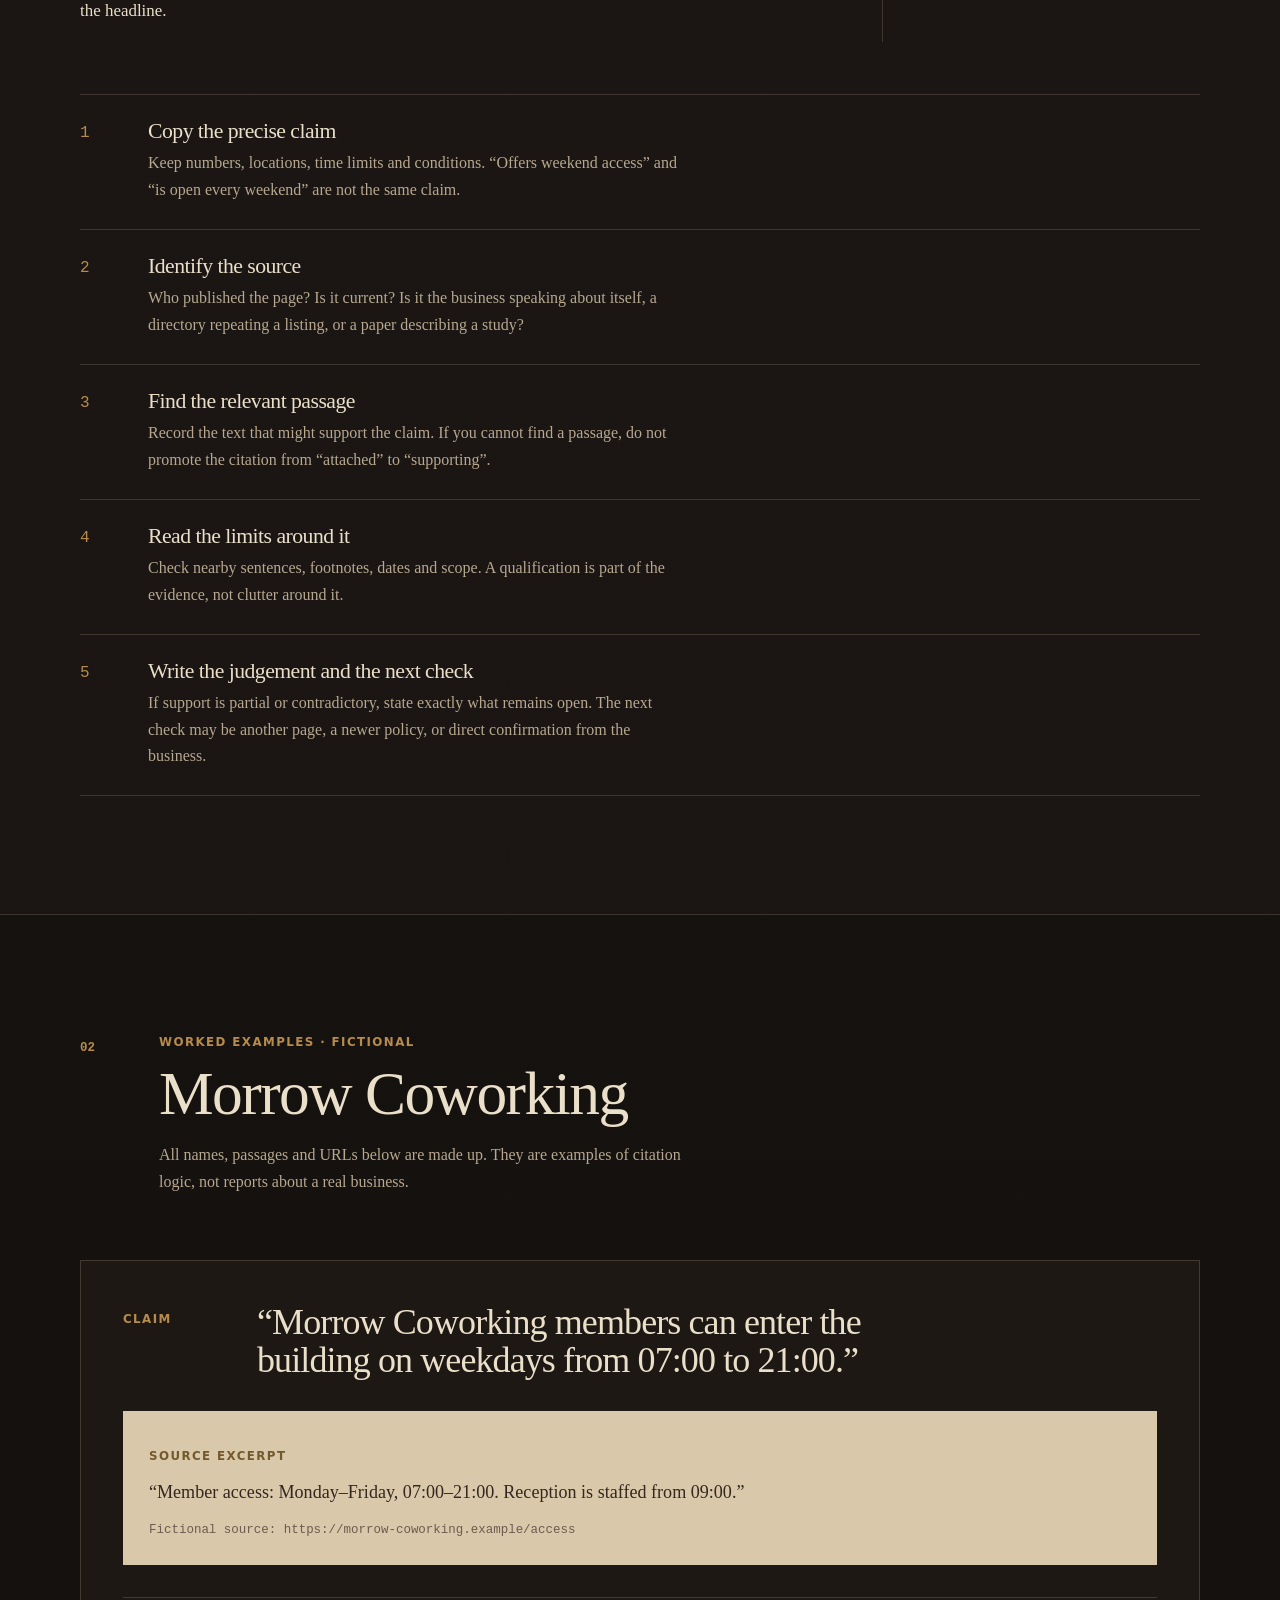
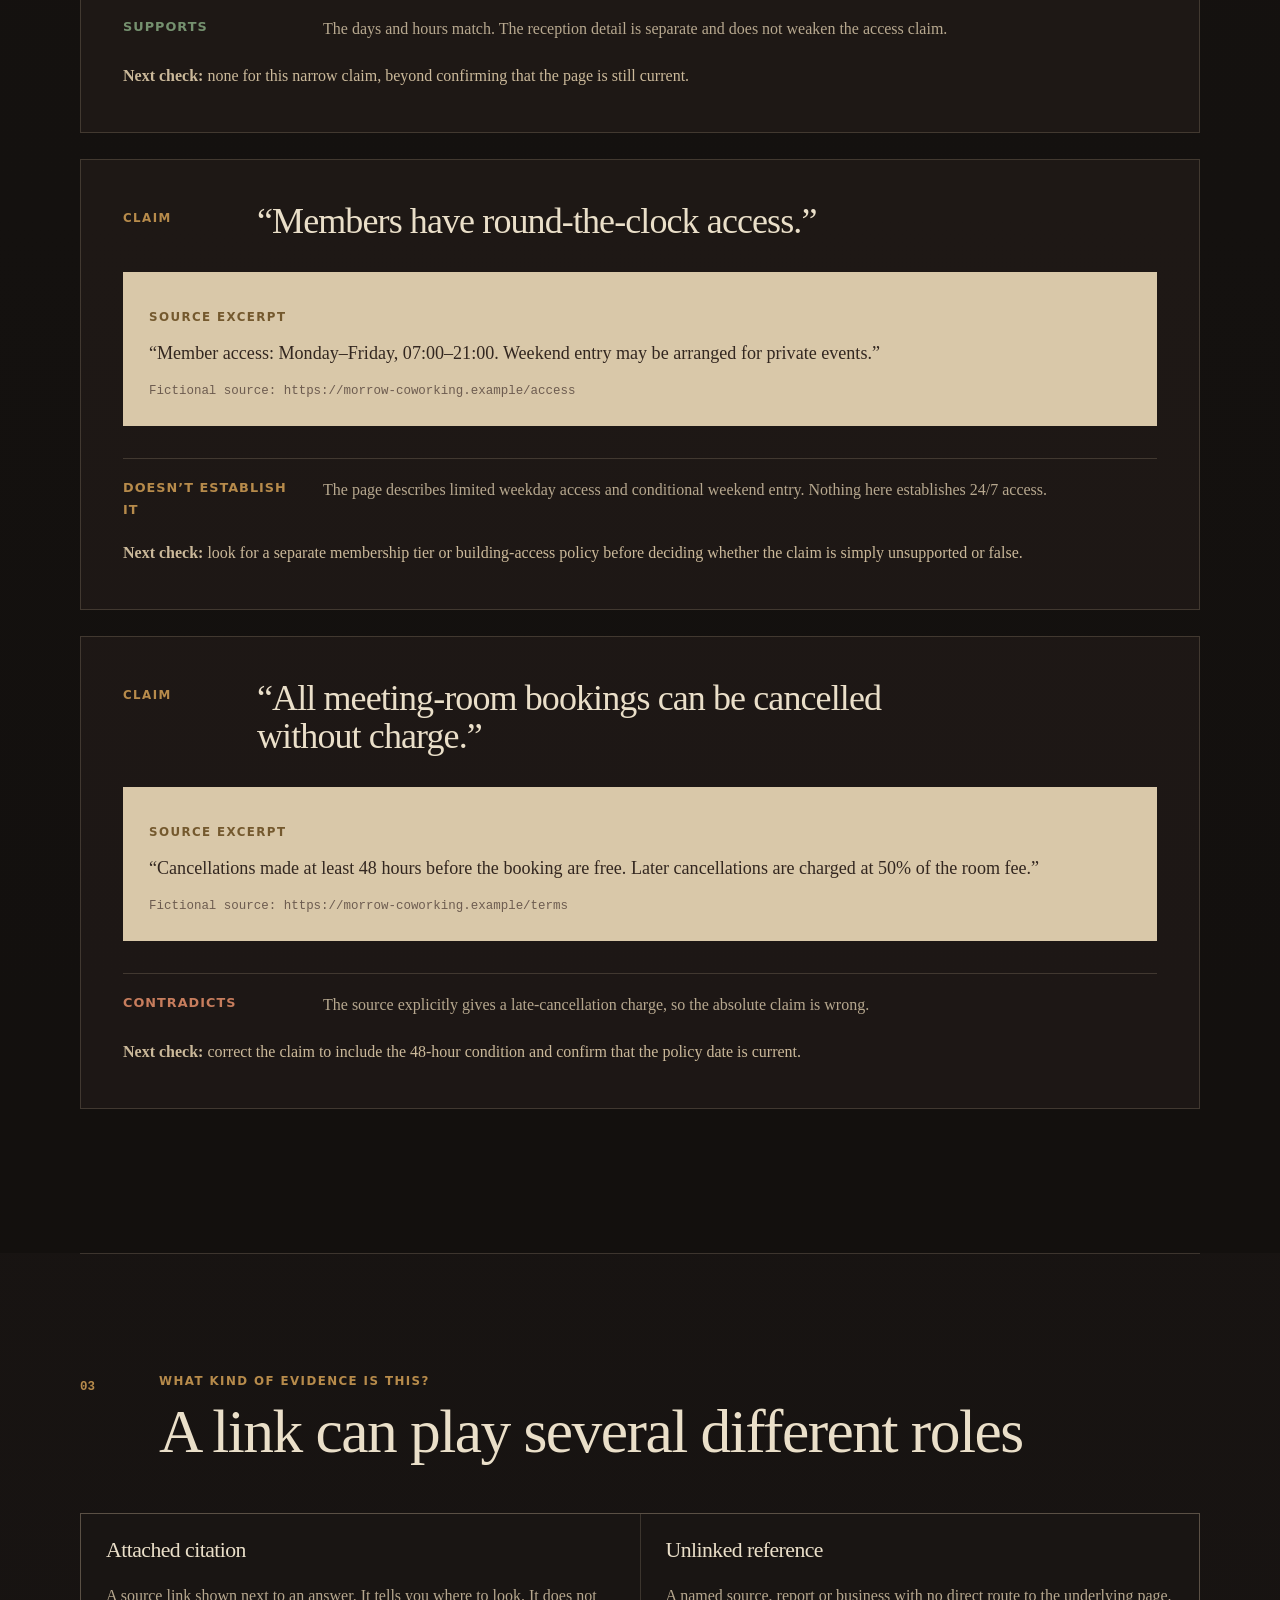
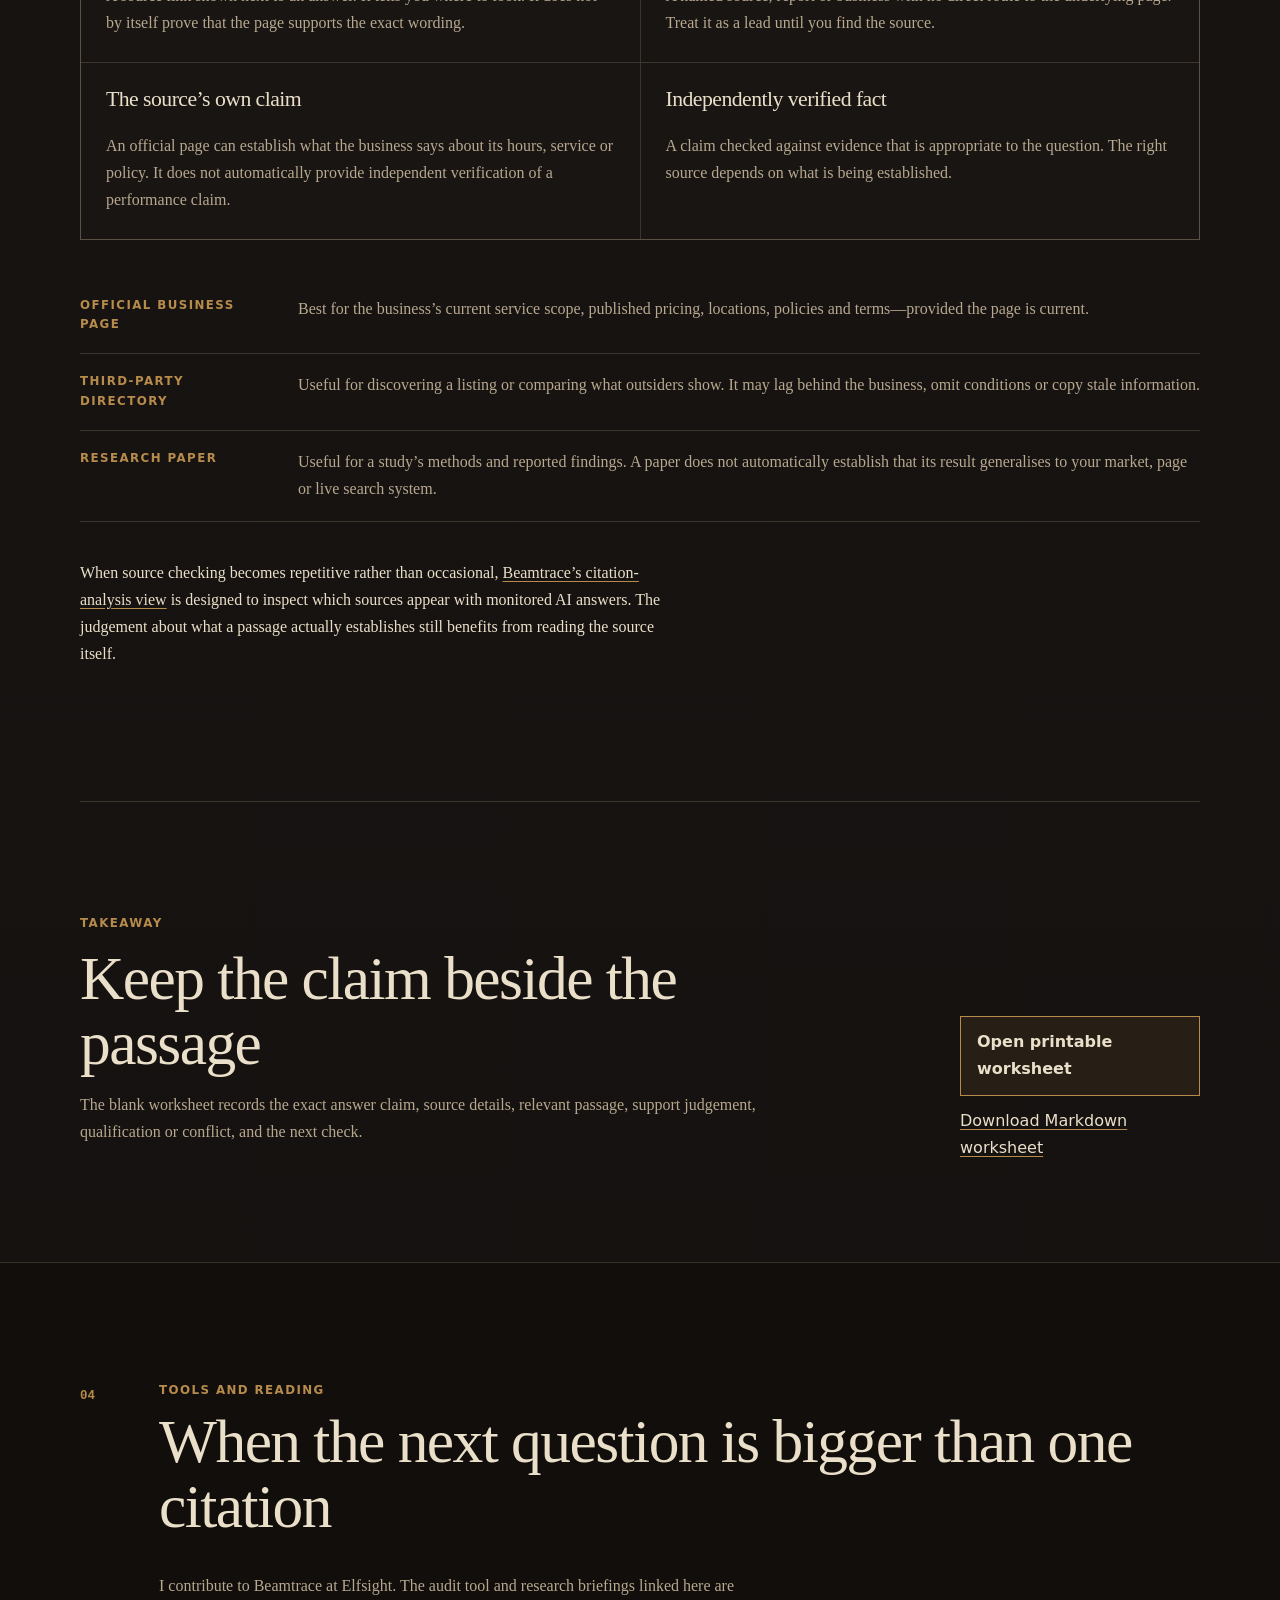
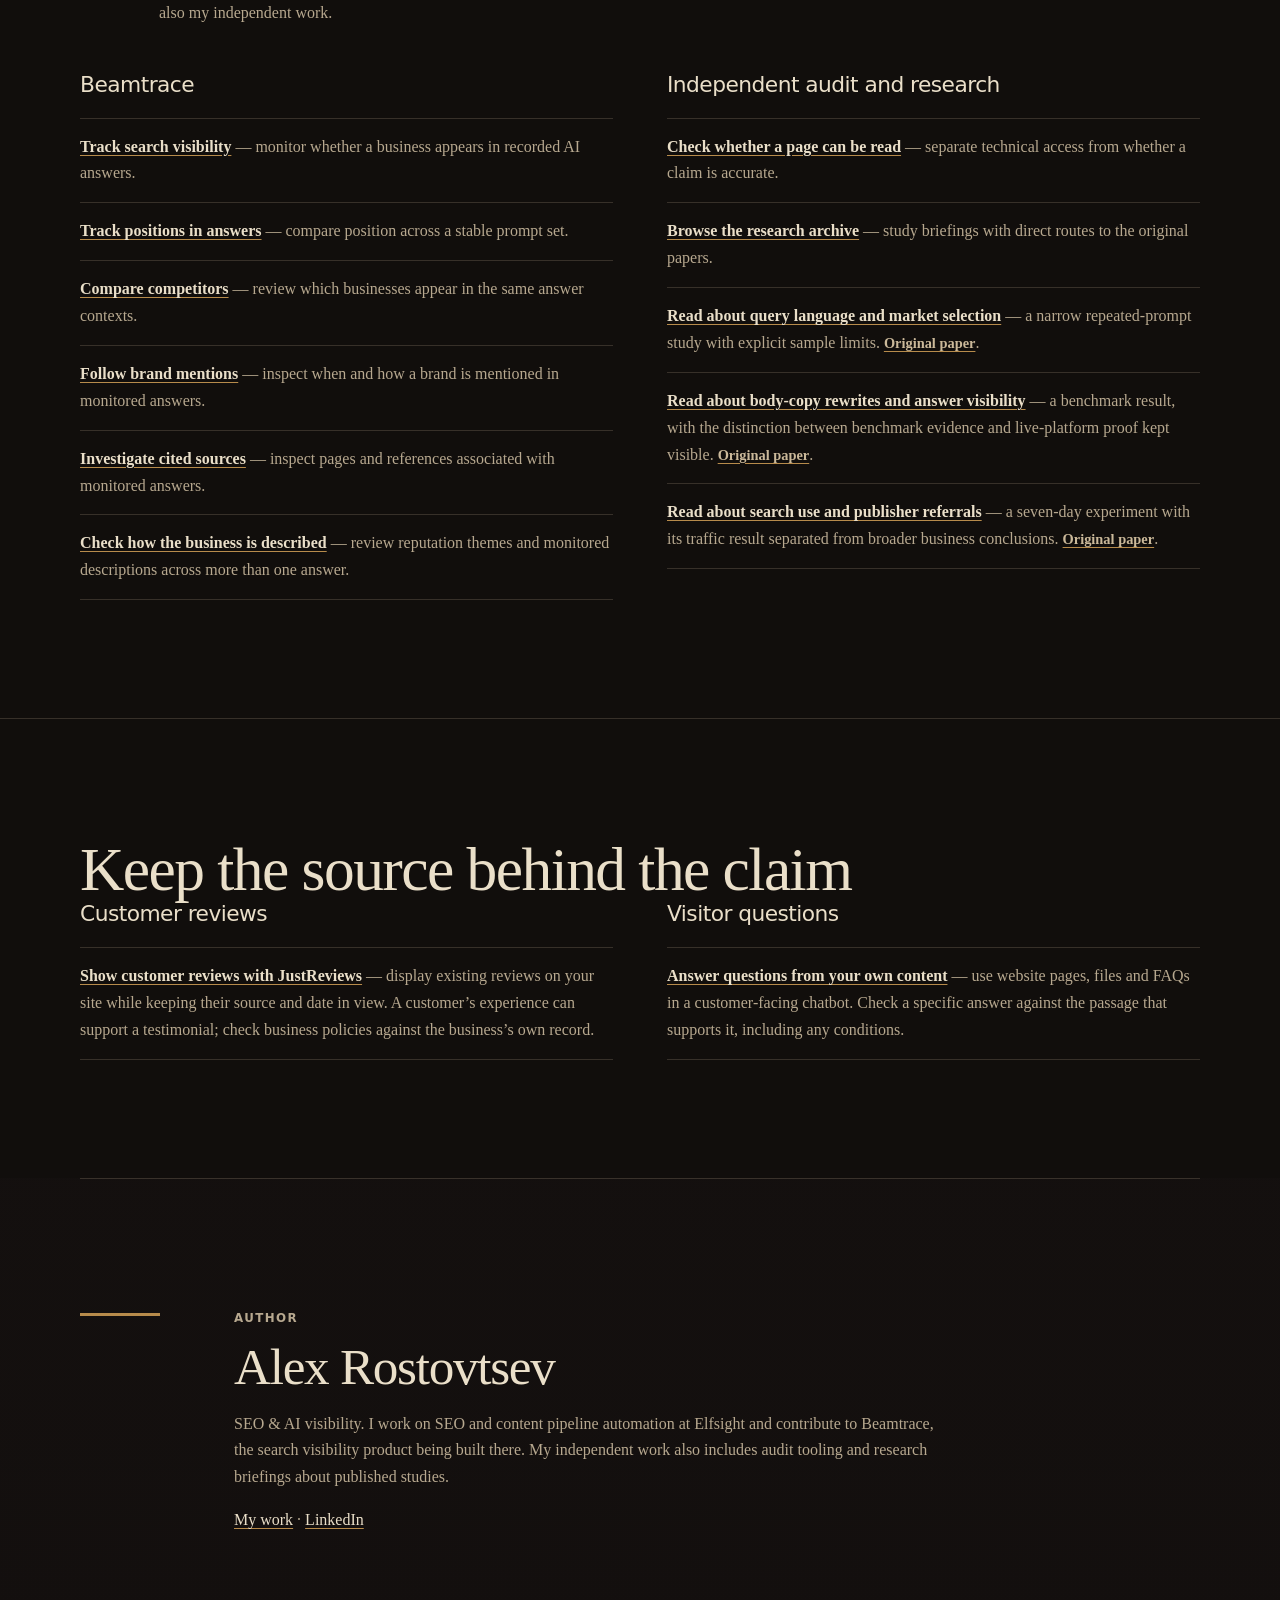
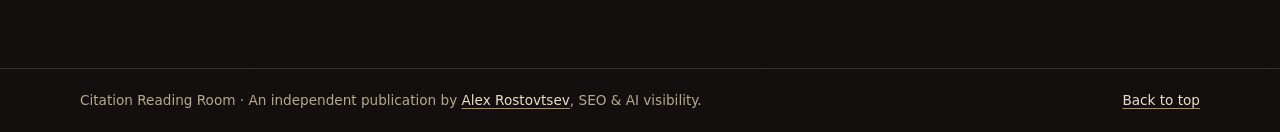
==== commit 4eaa9bee: "Add reviews and chatbot resources" ====
--- a/public/index.html
+++ b/public/index.html
@@ -6,6 +6,11 @@
   <title>Citation Reading Room — Open the source before you trust the claim</title>
   <meta name="description" content="A practical guide to checking whether a cited page actually supports the claim beside it, with annotated examples and a printable source-check worksheet.">
   <meta name="author" content="Alex Rostovtsev">
+  <link rel="canonical" href="https://citation-reading-room.onrender.com/">
+  <meta property="og:type" content="website">
+  <meta property="og:title" content="Citation Reading Room — Open the source before you trust the claim">
+  <meta property="og:description" content="A practical guide to checking whether a cited page actually supports the claim beside it, with annotated examples and a printable source-check worksheet.">
+  <meta property="og:url" content="https://citation-reading-room.onrender.com/">
   <link rel="icon" href="assets/favicon.svg" type="image/svg+xml">
   <link rel="stylesheet" href="assets/styles.css">
 </head>
@@ -197,6 +202,16 @@
       </div>
     </section>
 
+    <section class="section resource-room" id="website-tools">
+      <div class="wrap">
+        <h2>Keep the source behind the claim</h2>
+        <div class="resource-columns">
+          <div><h3>Customer reviews</h3><ul class="links"><li><a href="https://justreviews.io/">Show customer reviews with JustReviews</a><span> — display existing reviews on your site while keeping their source and date in view. A customer’s experience can support a testimonial; check business policies against the business’s own record.</span></li></ul></div>
+          <div><h3>Visitor questions</h3><ul class="links"><li><a href="https://elfchatbot.com/">Answer questions from your own content</a><span> — use website pages, files and FAQs in a customer-facing chatbot. Check a specific answer against the passage that supports it, including any conditions.</span></li></ul></div>
+        </div>
+      </div>
+    </section>
+
     <section class="section author wrap">
       <div class="author-rule"></div>
       <div>
